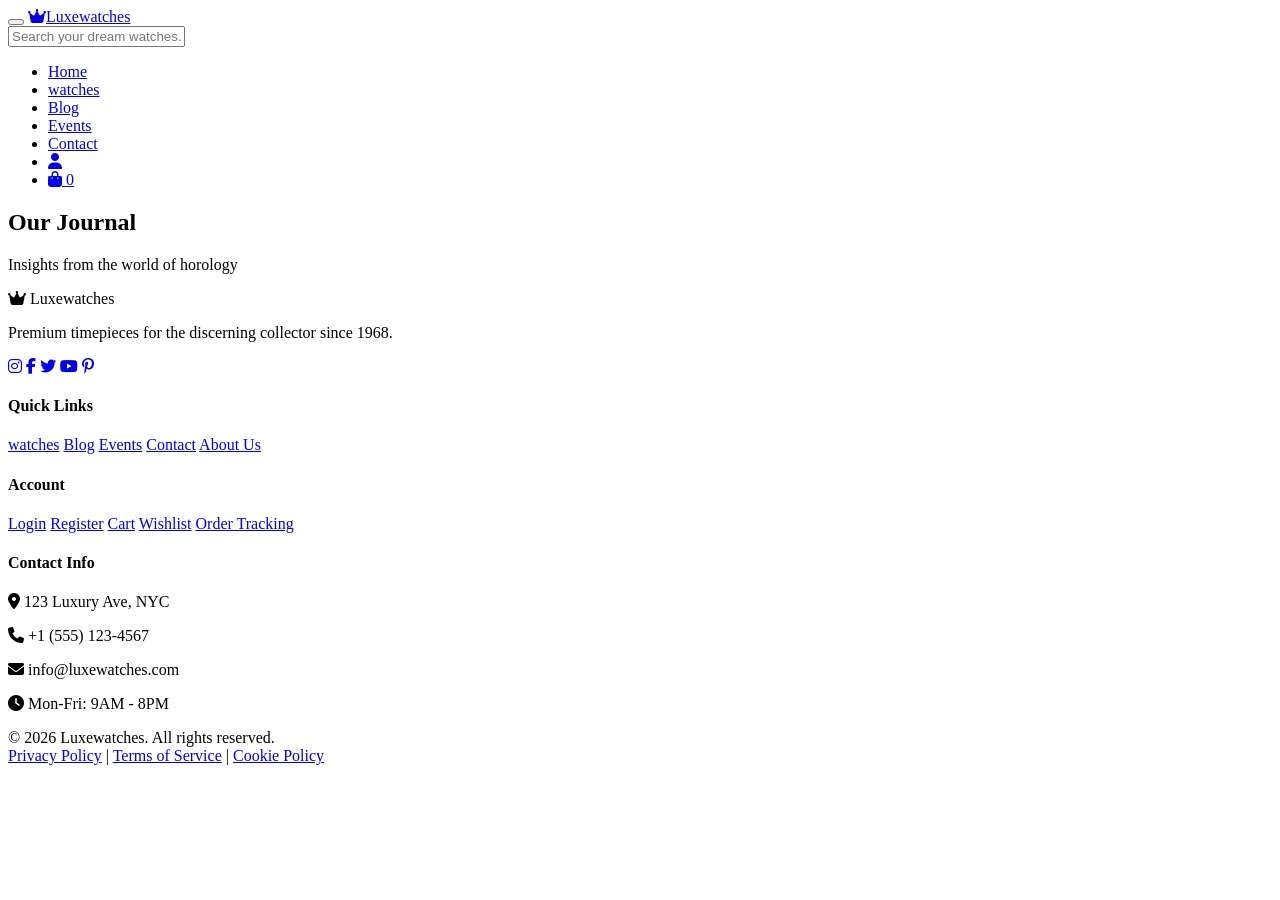
==== blog.html @ 572c9a28 "Upload LuxeWatch website files Initial commit - LuxeWatch luxury watch store website" ====
<!DOCTYPE html>
<html lang="en">
<head>
    <meta charset="UTF-8" />
    <meta name="viewport" content="width=device-width, initial-scale=1.0"/>
    <title>Luxewatches - Blog</title>
    <link rel="stylesheet" href="css/reset.css" />
    <link rel="stylesheet" href="css/styles.css" />
        
    <!-- Favicon -->
    <link rel="icon" type="image/png" sizes="32x32" href="favicon.png">
    <link rel="icon" type="image/png" sizes="16x16" href="favicon.png">
    <link rel="icon" type="image/x-icon" href="favicon.ico">    <link rel="icon" type="image/svg+xml" href="data:image/svg+xml,%3Csvg xmlns='http://www.w3.org/2000/svg' viewBox='0 0 100 100'%3E%3Crect width='100' height='100' rx='20' fill='%23050508'/%3E%3Ctext x='50' y='68' text-anchor='middle' font-size='55' font-family='Arial, sans-serif' fill='%23d4af37' font-weight='bold'%3EL%3C/text%3E%3C/svg%3E">
    <link rel="apple-touch-icon" href="data:image/svg+xml,%3Csvg xmlns='http://www.w3.org/2000/svg' viewBox='0 0 100 100'%3E%3Crect width='100' height='100' rx='20' fill='%23050508'/%3E%3Ctext x='50' y='68' text-anchor='middle' font-size='55' font-family='Arial, sans-serif' fill='%23d4af37' font-weight='bold'%3EL%3C/text%3E%3C/svg%3E">
    <link rel="stylesheet" href="https://cdnjs.cloudflare.com/ajax/libs/font-awesome/6.4.0/css/all.min.css" />
    <link href="https://fonts.googleapis.com/css2?family=Playfair+Display:wght@400;500;600;700;800;900&family=Inter:wght@200;300;400;500;600;700&display=swap" rel="stylesheet">
</head>
<body>
    <header>
        <div class="container header-inner">
            <button class="hamburger" aria-label="Menu">
                <span></span><span></span><span></span>
            </button>
            <a href="home.html" class="logo"><i class="fas fa-crown"></i>Luxe<span>watches</span></a>
            
            <div class="search-container">
                <input type="text" id="searchInput" placeholder="Search your dream watches..." />
                <div class="search-results" id="searchResults"></div>
            </div>
            
            <ul class="nav-links">
                <li><a href="home.html">Home</a></li>
                <li><a href="product-list.html">watches</a></li>
                <li><a href="blog.html" class="active">Blog</a></li>
                <li><a href="events.html">Events</a></li>
                <li><a href="contact.html">Contact</a></li>
                <li><a href="login.html"><i class="fas fa-user"></i></a></li>
                <li>
                    <a href="cart.html" class="cart-icon">
                        <i class="fas fa-shopping-bag"></i>
                        <span class="cart-badge">0</span>
                    </a>
                </li>
            </ul>
        </div>
    </header>

    <section class="container mt-3 mb-3">
        <h1 class="section-title">Our <span class="gold">Journal</span></h1>
        <p class="section-subtitle">Insights from the world of horology</p>
        <div class="blog-grid" id="blogGrid"></div>
    </section>

  <!-- Footer -->
<footer>
    <div class="container">
        <div class="footer-grid">
            <!-- Brand Column -->
            <div class="footer-brand">
                <div class="footer-logo">
                    <i class="fas fa-crown"></i> Luxewatches
                </div>
                <p>Premium timepieces for the discerning collector since 1968.</p>
                <div class="footer-social">
                    <a href="#"><i class="fab fa-instagram"></i></a>
                    <a href="#"><i class="fab fa-facebook-f"></i></a>
                    <a href="#"><i class="fab fa-twitter"></i></a>
                    <a href="#"><i class="fab fa-youtube"></i></a>
                    <a href="#"><i class="fab fa-pinterest-p"></i></a>
                </div>
            </div>

            <!-- Quick Links -->
            <div class="footer-links-wrapper">
                <div class="footer-links">
                    <h4>Quick Links</h4>
                    <a href="product-list.html">watches</a>
                    <a href="blog.html">Blog</a>
                    <a href="events.html">Events</a>
                    <a href="contact.html">Contact</a>
                    <a href="#">About Us</a>
                </div>
            </div>

            <!-- Account -->
            <div class="footer-account">
                <h4>Account</h4>
                <a href="login.html">Login</a>
                <a href="register.html">Register</a>
                <a href="cart.html">Cart</a>
                <a href="#">Wishlist</a>
                <a href="#">Order Tracking</a>
            </div>

            <!-- Contact Info -->
            <div class="footer-contact">
                <h4>Contact Info</h4>
                <p><i class="fas fa-map-marker-alt"></i> 123 Luxury Ave, NYC</p>
                <p><i class="fas fa-phone"></i> +1 (555) 123-4567</p>
                <p><i class="fas fa-envelope"></i> info@luxewatches.com</p>
                <p><i class="fas fa-clock"></i> Mon-Fri: 9AM - 8PM</p>
            </div>
        </div>

        <!-- Footer Bottom -->
        <div class="footer-bottom">
            <span>&copy; 2026 Luxewatches. All rights reserved.</span>
            <div class="footer-bottom-links">
                <a href="#">Privacy Policy</a>
                <span class="separator">|</span>
                <a href="#">Terms of Service</a>
                <span class="separator">|</span>
                <a href="#">Cookie Policy</a>
            </div>
        </div>
    </div>
</footer>

    <script src="js/data.js"></script>
    <script src="js/main.js"></script>
</body>
</html>
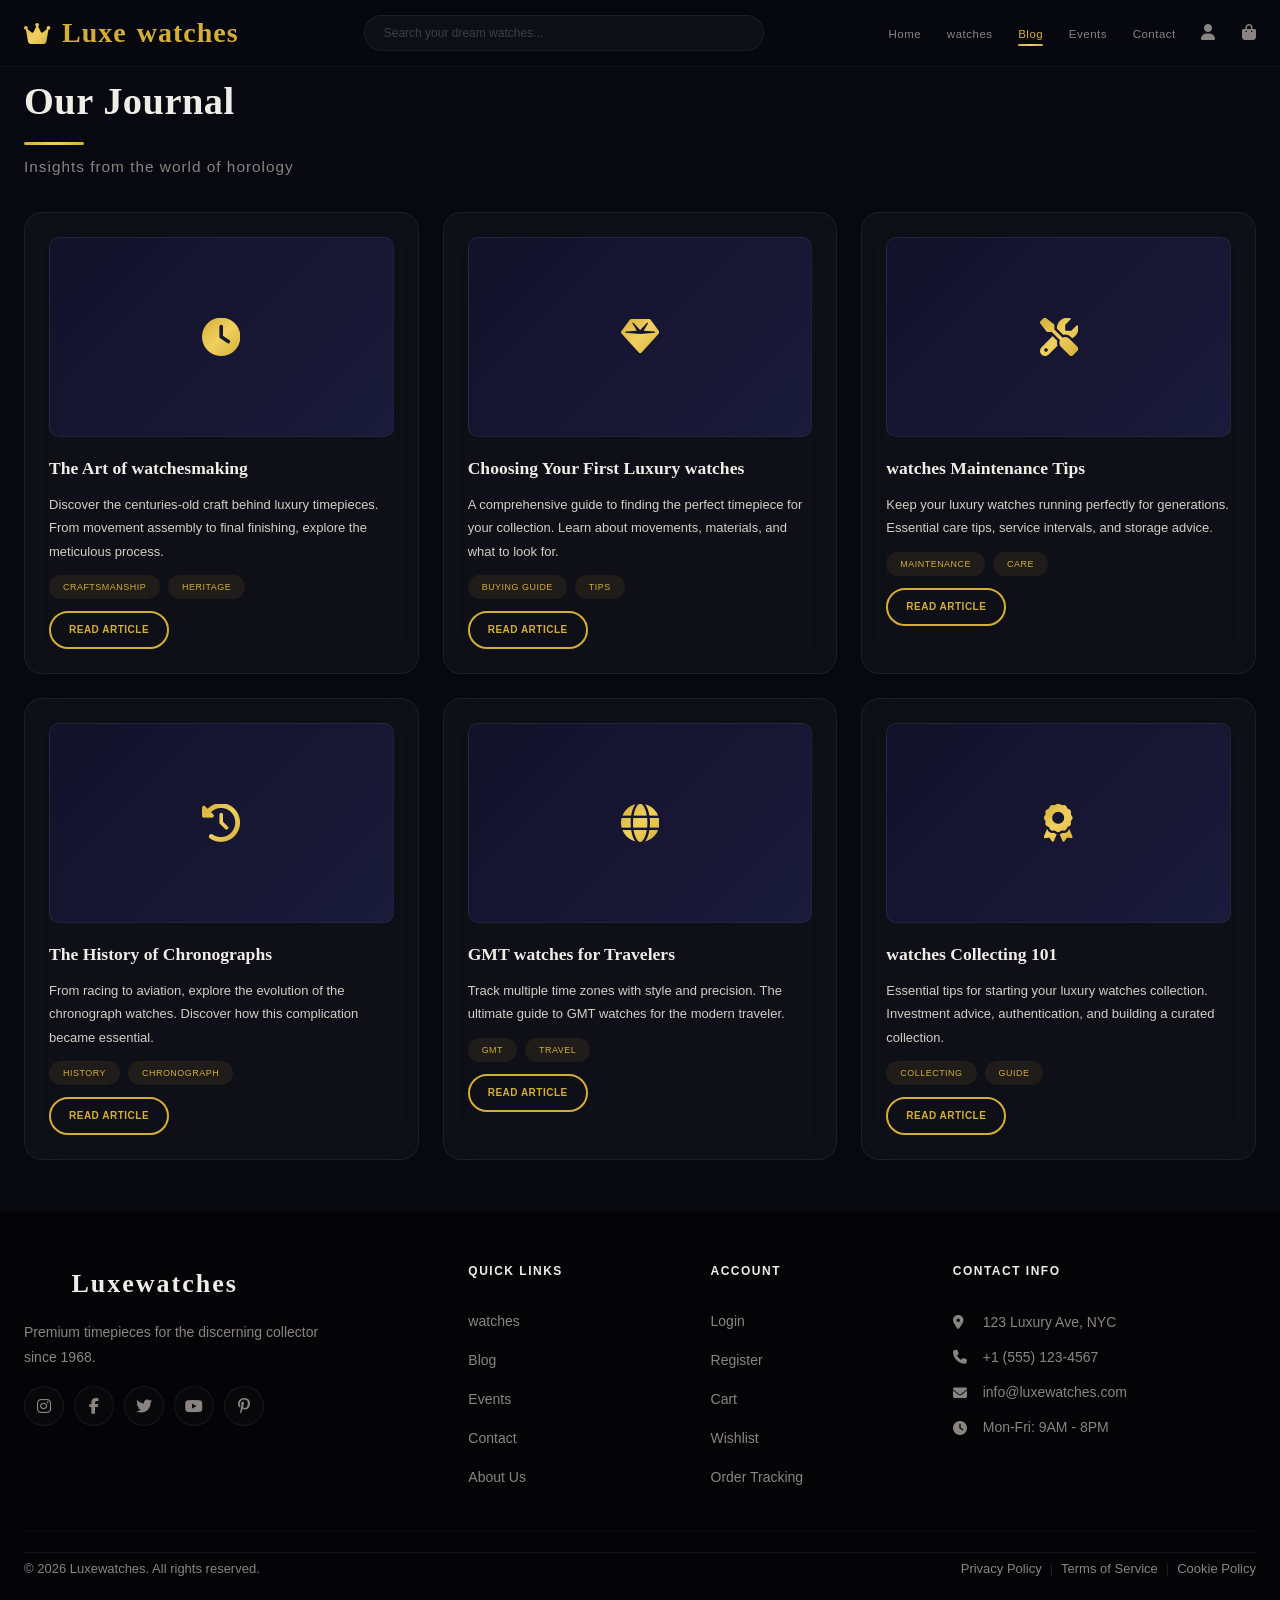
==== commit a22ea471: "Update blog.html" ====
--- a/blog.html
+++ b/blog.html
@@ -4,8 +4,8 @@
     <meta charset="UTF-8" />
     <meta name="viewport" content="width=device-width, initial-scale=1.0"/>
     <title>Luxewatches - Blog</title>
-    <link rel="stylesheet" href="css/reset.css" />
-    <link rel="stylesheet" href="css/styles.css" />
+    <link rel="stylesheet" href="reset.css" />
+    <link rel="stylesheet" href="styles.css" />
         
     <!-- Favicon -->
     <link rel="icon" type="image/png" sizes="32x32" href="favicon.png">
@@ -116,7 +116,7 @@
     </div>
 </footer>
 
-    <script src="js/data.js"></script>
-    <script src="js/main.js"></script>
+    <script src="data.js"></script>
+    <script src="main.js"></script>
 </body>
-</html>+</html>
--- a/styles.css
+++ b/styles.css
@@ -0,0 +1,3177 @@
+/* ===== GOOGLE FONTS ===== */
+@import url('https://fonts.googleapis.com/css2?family=Playfair+Display:wght@400;500;600;700;800&family=Inter:wght@300;400;500;600;700&display=swap');
+
+/* ===== CSS VARIABLES ===== */
+:root {
+    --primary: #d4af37;
+    --primary-light: #f0d060;
+    --primary-dark: #b8952e;
+    --primary-gradient: linear-gradient(135deg, #d4af37, #f0d060, #d4af37);
+    
+    --bg-primary: #080810;
+    --bg-secondary: #0d0d1a;
+    --bg-card: rgba(255, 255, 255, 0.03);
+    --bg-card-hover: rgba(255, 255, 255, 0.06);
+    
+    --text-primary: #f0ece6;
+    --text-secondary: #d4cec4;
+    --text-muted: #8a8480;
+    --text-dark: #0a0a1a;
+    
+    --glass-border: rgba(255, 255, 255, 0.06);
+    --glass-border-hover: rgba(212, 175, 55, 0.2);
+    --glass-blur: blur(20px);
+    
+    --shadow-sm: 0 4px 30px rgba(0, 0, 0, 0.4);
+    --shadow-md: 0 8px 50px rgba(0, 0, 0, 0.5);
+    --shadow-lg: 0 20px 80px rgba(0, 0, 0, 0.6);
+    --shadow-gold: 0 8px 40px rgba(212, 175, 55, 0.15);
+    --shadow-gold-lg: 0 16px 60px rgba(212, 175, 55, 0.2);
+    
+    --transition: all 0.3s cubic-bezier(0.4, 0, 0.2, 1);
+    
+    --radius-sm: 10px;
+    --radius-md: 18px;
+    --radius-lg: 24px;
+    --radius-xl: 32px;
+    --radius-full: 9999px;
+    
+    --container-max: 1280px;
+    --sidebar-width: 300px;
+}
+
+/* ===== BASE ===== */
+body {
+    font-family: 'Inter', sans-serif;
+    font-size: 16px;
+    line-height: 1.8;
+    background: var(--bg-primary);
+    color: var(--text-primary);
+    overflow-x: hidden;
+    font-weight: 300;
+}
+
+.container {
+    max-width: var(--container-max);
+    margin: 0 auto;
+    padding: 0 24px;
+}
+
+/* ===== TYPOGRAPHY ===== */
+h1, h2, h3, h4, h5 {
+    font-family: 'Playfair Display', serif;
+    font-weight: 600;
+}
+
+.section-title {
+    font-family: 'Playfair Display', serif;
+    font-size: clamp(1.6rem, 3vw, 2.8rem);
+    font-weight: 700;
+    letter-spacing: 0.5px;
+    margin-bottom: 8px;
+    position: relative;
+    display: inline-block;
+    color: var(--text-primary);
+}
+
+.section-title::after {
+    content: '';
+    position: absolute;
+    bottom: -8px;
+    left: 0;
+    width: clamp(40px, 5vw, 60px);
+    height: 3px;
+    background: var(--primary-gradient);
+    border-radius: 4px;
+}
+
+.section-subtitle {
+    font-size: clamp(0.85rem, 1.2vw, 1rem);
+    color: var(--text-muted);
+    margin-top: 0.5rem;
+    margin-bottom: 2rem;
+    font-weight: 300;
+    letter-spacing: 1px;
+}
+
+/* ===== GLASS CARDS ===== */
+.glass-card {
+    background: var(--bg-card);
+    backdrop-filter: var(--glass-blur);
+    -webkit-backdrop-filter: var(--glass-blur);
+    border: 1px solid var(--glass-border);
+    border-radius: var(--radius-lg);
+    padding: clamp(16px, 2.5vw, 28px);
+    box-shadow: var(--shadow-sm);
+    transition: var(--transition);
+}
+
+.glass-card:hover {
+    transform: translateY(-6px);
+    box-shadow: var(--shadow-gold-lg);
+    border-color: var(--glass-border-hover);
+    background: var(--bg-card-hover);
+}
+
+/* ===== BUTTONS ===== */
+.btn {
+    display: inline-flex;
+    align-items: center;
+    justify-content: center;
+    gap: 10px;
+    padding: clamp(10px, 1vw, 12px) clamp(18px, 2vw, 30px);
+    border: none;
+    border-radius: var(--radius-full);
+    font-family: 'Inter', sans-serif;
+    font-weight: 600;
+    font-size: clamp(10px, 0.8vw, 13px);
+    cursor: pointer;
+    transition: var(--transition);
+    text-align: center;
+    letter-spacing: 0.5px;
+    text-transform: uppercase;
+}
+
+.btn-primary {
+    background: var(--primary-gradient);
+    color: var(--text-dark);
+    box-shadow: 0 4px 25px rgba(212, 175, 55, 0.3);
+}
+
+.btn-primary:hover {
+    background: var(--primary-gradient);
+    color: var(--text-dark) !important;
+    transform: translateY(-3px) scale(1.02);
+    box-shadow: 0 8px 40px rgba(212, 175, 55, 0.4);
+}
+
+.btn-primary:active {
+    transform: scale(0.95);
+}
+
+.btn-outline {
+    background: transparent;
+    border: 2px solid var(--primary);
+    color: var(--primary);
+}
+
+.btn-outline:hover {
+    background: var(--primary-gradient);
+    color: var(--text-dark) !important;
+    border-color: transparent;
+    transform: translateY(-3px);
+    box-shadow: 0 8px 35px rgba(212, 175, 55, 0.25);
+}
+
+.btn-gold {
+    background: var(--primary-gradient);
+    color: var(--text-dark);
+    box-shadow: 0 4px 25px rgba(212, 175, 55, 0.3);
+}
+
+.btn-gold:hover {
+    background: var(--primary-gradient);
+    color: var(--text-dark) !important;
+    transform: translateY(-3px);
+    box-shadow: 0 8px 40px rgba(212, 175, 55, 0.4);
+}
+
+.btn-danger {
+    background: linear-gradient(135deg, #e74c3c, #c0392b);
+    color: #fff;
+}
+
+.btn-danger:hover {
+    background: linear-gradient(135deg, #e74c3c, #c0392b);
+    color: #fff !important;
+    transform: translateY(-3px);
+    box-shadow: 0 8px 30px rgba(231, 76, 60, 0.3);
+}
+
+.btn-sm {
+    padding: 8px 18px;
+    font-size: 10px;
+}
+
+.btn-block {
+    width: 100%;
+}
+
+.btn:disabled {
+    opacity: 0.4;
+    cursor: not-allowed;
+    transform: none !important;
+}
+
+.btn-primary, .btn-gold {
+    color: var(--text-dark) !important;
+}
+
+.btn-primary:hover, .btn-gold:hover {
+    color: var(--text-dark) !important;
+}
+
+/* ===== HEADER ===== */
+header {
+    background: rgba(8, 8, 16, 0.92);
+    backdrop-filter: blur(30px);
+    -webkit-backdrop-filter: blur(30px);
+    border-bottom: 1px solid rgba(212, 175, 55, 0.06);
+    position: sticky;
+    top: 0;
+    z-index: 1000;
+    padding: 8px 0;
+}
+
+.header-inner {
+    display: flex;
+    align-items: center;
+    justify-content: space-between;
+    flex-wrap: wrap;
+    gap: 10px;
+}
+
+.logo {
+    font-family: 'Playfair Display', serif;
+    font-size: clamp(20px, 2.5vw, 28px);
+    font-weight: 700;
+    letter-spacing: 1px;
+    color: var(--primary);
+    display: flex;
+    align-items: center;
+    gap: 10px;
+}
+
+.logo i {
+    font-size: clamp(18px, 2vw, 24px);
+    background: var(--primary-gradient);
+    -webkit-background-clip: text;
+    -webkit-text-fill-color: transparent;
+}
+
+.logo:hover {
+    opacity: 0.8;
+}
+
+/* ===== SEARCH ===== */
+.search-container {
+    position: relative;
+    flex: 1;
+    max-width: 400px;
+}
+
+.search-container input {
+    width: 100%;
+    padding: clamp(8px, 0.8vw, 10px) clamp(14px, 1.5vw, 20px);
+    border-radius: var(--radius-full);
+    border: 1px solid var(--glass-border);
+    background: rgba(255, 255, 255, 0.03);
+    color: var(--text-primary);
+    font-size: clamp(12px, 0.9vw, 14px);
+    transition: var(--transition);
+    font-weight: 300;
+}
+
+.search-container input:focus {
+    outline: none;
+    border-color: var(--primary);
+    box-shadow: 0 0 0 4px rgba(212, 175, 55, 0.06);
+}
+
+.search-container input::placeholder {
+    color: rgba(255, 255, 255, 0.2);
+}
+
+.search-results {
+    display: none;
+    position: absolute;
+    top: calc(100% + 10px);
+    left: 0;
+    right: 0;
+    background: rgba(8, 8, 16, 0.98);
+    backdrop-filter: blur(30px);
+    border: 1px solid var(--glass-border);
+    border-radius: var(--radius-md);
+    padding: 10px;
+    z-index: 100;
+    max-height: 320px;
+    overflow-y: auto;
+    box-shadow: var(--shadow-lg);
+}
+
+.search-results .search-result-item {
+    display: flex;
+    align-items: center;
+    gap: 14px;
+    padding: 10px 14px;
+    border-radius: var(--radius-sm);
+    color: var(--text-primary);
+    transition: var(--transition);
+}
+
+.search-results .search-result-item:hover {
+    background: rgba(212, 175, 55, 0.06);
+}
+
+.search-results .search-result-item img {
+    width: 44px;
+    height: 44px;
+    object-fit: cover;
+    border-radius: 8px;
+}
+
+/* ===== NAVIGATION ===== */
+.nav-links {
+    display: flex;
+    align-items: center;
+    gap: clamp(16px, 2vw, 28px);
+}
+
+.nav-links a {
+    color: var(--text-muted);
+    font-size: clamp(11px, 0.9vw, 13px);
+    position: relative;
+    padding: 4px 0;
+    letter-spacing: 0.5px;
+    transition: var(--transition);
+}
+
+.nav-links a::after {
+    content: '';
+    position: absolute;
+    bottom: -2px;
+    left: 0;
+    width: 0;
+    height: 2px;
+    background: var(--primary-gradient);
+    transition: width 0.3s ease;
+    border-radius: 2px;
+}
+
+.nav-links a:hover::after,
+.nav-links a.active::after {
+    width: 100%;
+}
+
+.nav-links a:hover {
+    color: var(--text-primary);
+}
+
+.nav-links a.active {
+    color: var(--primary);
+}
+
+.nav-links a i {
+    font-size: 16px;
+}
+
+.cart-icon {
+    position: relative;
+    font-size: 18px;
+}
+
+.cart-badge {
+    position: absolute;
+    top: -8px;
+    right: -10px;
+    background: var(--primary-gradient);
+    color: var(--text-dark);
+    border-radius: 50%;
+    padding: 1px 7px;
+    font-size: 10px;
+    font-weight: 700;
+    min-width: 18px;
+    text-align: center;
+}
+
+.hamburger {
+    display: none;
+    flex-direction: column;
+    gap: 5px;
+    cursor: pointer;
+    padding: 4px;
+    background: none;
+    border: none;
+}
+
+.hamburger span {
+    display: block;
+    width: 28px;
+    height: 2px;
+    background: var(--text-primary);
+    border-radius: 4px;
+    transition: var(--transition);
+}
+
+.hamburger.active span:nth-child(1) {
+    transform: rotate(45deg) translate(6px, 6px);
+}
+
+.hamburger.active span:nth-child(2) {
+    opacity: 0;
+}
+
+.hamburger.active span:nth-child(3) {
+    transform: rotate(-45deg) translate(6px, -6px);
+}
+
+/* ===== SIDEBAR ===== */
+.sidebar-overlay {
+    display: none;
+    position: fixed;
+    top: 0;
+    left: 0;
+    right: 0;
+    bottom: 0;
+    background: rgba(0, 0, 0, 0.7);
+    backdrop-filter: blur(6px);
+    z-index: 999;
+    opacity: 0;
+    transition: opacity 0.4s ease;
+}
+
+.sidebar-overlay.active {
+    display: block;
+    opacity: 1;
+}
+
+.sidebar {
+    position: fixed;
+    top: 0;
+    left: -100%;
+    width: var(--sidebar-width);
+    max-width: 85vw;
+    height: 100vh;
+    background: rgba(8, 8, 16, 0.98);
+    backdrop-filter: blur(40px);
+    -webkit-backdrop-filter: blur(40px);
+    border-right: 1px solid rgba(212, 175, 55, 0.06);
+    z-index: 1001;
+    transition: left 0.4s cubic-bezier(0.4, 0, 0.2, 1);
+    padding: 28px 24px;
+    overflow-y: auto;
+    display: flex;
+    flex-direction: column;
+}
+
+.sidebar.open {
+    left: 0;
+}
+
+.sidebar-header {
+    display: flex;
+    align-items: center;
+    justify-content: space-between;
+    padding-bottom: 20px;
+    border-bottom: 1px solid var(--glass-border);
+    margin-bottom: 24px;
+}
+
+.sidebar-logo {
+    font-family: 'Playfair Display', serif;
+    font-size: 24px;
+    font-weight: 700;
+    color: var(--primary);
+    display: flex;
+    align-items: center;
+    gap: 10px;
+}
+
+.sidebar-logo i {
+    font-size: 22px;
+    background: var(--primary-gradient);
+    -webkit-background-clip: text;
+    -webkit-text-fill-color: transparent;
+}
+
+.sidebar-close {
+    font-size: 24px;
+    color: var(--text-muted);
+    background: none;
+    border: none;
+    cursor: pointer;
+    padding: 4px 8px;
+    transition: var(--transition);
+}
+
+.sidebar-close:hover {
+    color: var(--text-primary);
+    transform: rotate(90deg);
+}
+
+.sidebar-nav a {
+    display: flex;
+    align-items: center;
+    gap: 14px;
+    padding: 14px 18px;
+    color: var(--text-muted);
+    font-size: 14px;
+    font-weight: 400;
+    border-radius: var(--radius-sm);
+    transition: var(--transition);
+    margin-bottom: 4px;
+}
+
+.sidebar-nav a i {
+    width: 22px;
+    font-size: 18px;
+    text-align: center;
+}
+
+.sidebar-nav a:hover {
+    color: var(--text-primary);
+    background: rgba(255, 255, 255, 0.03);
+}
+
+.sidebar-nav a.active {
+    color: var(--primary);
+    background: rgba(212, 175, 55, 0.06);
+}
+
+.sidebar-footer {
+    padding-top: 20px;
+    border-top: 1px solid var(--glass-border);
+    margin-top: auto;
+}
+
+.sidebar-footer .social-links {
+    display: flex;
+    gap: 16px;
+    justify-content: center;
+}
+
+.sidebar-footer .social-links a {
+    color: var(--text-muted);
+    font-size: 22px;
+    transition: var(--transition);
+}
+
+.sidebar-footer .social-links a:hover {
+    color: var(--primary);
+    transform: translateY(-3px);
+}
+
+/* ===== HERO SLIDER ===== */
+.hero-slider {
+    position: relative;
+    overflow: hidden;
+    min-height: 80vh;
+    background: radial-gradient(ellipse at 30% 40%, #12122a, var(--bg-primary) 70%);
+}
+
+.slider-container {
+    position: relative;
+    width: 100%;
+    height: 100%;
+    min-height: 80vh;
+    overflow: hidden;
+}
+
+.slider-track {
+    display: flex;
+    transition: transform 0.8s cubic-bezier(0.4, 0, 0.2, 1);
+    height: 100%;
+    min-height: 80vh;
+}
+
+.slide {
+    min-width: 100%;
+    display: flex;
+    align-items: center;
+    justify-content: center;
+    text-align: center;
+    padding: 60px 20px;
+    position: relative;
+}
+
+.slide::before {
+    content: '';
+    position: absolute;
+    width: 600px;
+    height: 600px;
+    background: radial-gradient(circle, rgba(212, 175, 55, 0.06), transparent 70%);
+    top: -200px;
+    right: -200px;
+    border-radius: 50%;
+    animation: pulseGlow 10s ease-in-out infinite;
+}
+
+.slide::after {
+    content: '';
+    position: absolute;
+    width: 400px;
+    height: 400px;
+    background: radial-gradient(circle, rgba(212, 175, 55, 0.04), transparent 70%);
+    bottom: -150px;
+    left: -150px;
+    border-radius: 50%;
+    animation: pulseGlow 12s ease-in-out infinite reverse;
+}
+
+@keyframes pulseGlow {
+    0%, 100% { transform: scale(1); opacity: 0.5; }
+    50% { transform: scale(1.1); opacity: 1; }
+}
+
+.slide-content {
+    position: relative;
+    z-index: 2;
+    max-width: 850px;
+    padding: 0 20px;
+}
+
+.slide-content h1 {
+    font-family: 'Playfair Display', serif;
+    font-size: clamp(2.5rem, 7vw, 5rem);
+    font-weight: 700;
+    letter-spacing: 1px;
+    margin-bottom: 16px;
+    color: var(--text-primary);
+    animation: fadeInUp 1.2s ease;
+}
+
+.slide-content h1 .highlight {
+    background: var(--primary-gradient);
+    -webkit-background-clip: text;
+    -webkit-text-fill-color: transparent;
+}
+
+.slide-content p {
+    font-size: clamp(1rem, 1.5vw, 1.3rem);
+    color: var(--text-secondary);
+    max-width: 600px;
+    margin: 12px auto 32px;
+    font-weight: 300;
+    animation: fadeInUp 1.2s ease 0.2s both;
+}
+
+.slide-content .btn {
+    animation: fadeInUp 1.2s ease 0.4s both;
+    padding: clamp(12px, 1.5vw, 14px) clamp(28px, 4vw, 44px);
+}
+
+@keyframes fadeInUp {
+    from { opacity: 0; transform: translateY(40px); }
+    to { opacity: 1; transform: translateY(0); }
+}
+
+.slider-btn {
+    position: absolute;
+    top: 50%;
+    transform: translateY(-50%);
+    width: 50px;
+    height: 50px;
+    border-radius: 50%;
+    background: rgba(255, 255, 255, 0.05);
+    backdrop-filter: blur(10px);
+    border: 1px solid var(--glass-border);
+    color: var(--text-primary);
+    font-size: 20px;
+    cursor: pointer;
+    transition: var(--transition);
+    z-index: 10;
+    display: flex;
+    align-items: center;
+    justify-content: center;
+}
+
+.slider-btn:hover {
+    background: rgba(212, 175, 55, 0.15);
+    border-color: var(--primary);
+    transform: translateY(-50%) scale(1.1);
+}
+
+.slider-btn.prev {
+    left: 20px;
+}
+
+.slider-btn.next {
+    right: 20px;
+}
+
+.slider-dots {
+    position: absolute;
+    bottom: 30px;
+    left: 50%;
+    transform: translateX(-50%);
+    display: flex;
+    gap: 12px;
+    z-index: 10;
+}
+
+.slider-dots .dot {
+    width: 12px;
+    height: 12px;
+    border-radius: 50%;
+    background: rgba(255, 255, 255, 0.2);
+    cursor: pointer;
+    transition: var(--transition);
+    border: 2px solid transparent;
+}
+
+.slider-dots .dot.active {
+    background: var(--primary);
+    border-color: rgba(212, 175, 55, 0.3);
+    box-shadow: 0 0 20px rgba(212, 175, 55, 0.3);
+    transform: scale(1.2);
+}
+
+.slider-dots .dot:hover {
+    background: rgba(212, 175, 55, 0.5);
+}
+
+/* ===== FEATURES ===== */
+.features-grid {
+    display: grid;
+    grid-template-columns: repeat(auto-fit, minmax(clamp(150px, 20vw, 250px), 1fr));
+    gap: clamp(16px, 2vw, 24px);
+}
+
+.feature-card {
+    text-align: center;
+    padding: clamp(20px, 2vw, 28px) clamp(16px, 1.5vw, 20px);
+    border-radius: var(--radius-md);
+    background: var(--bg-card);
+    backdrop-filter: blur(12px);
+    border: 1px solid var(--glass-border);
+    transition: var(--transition);
+}
+
+.feature-card:hover {
+    transform: translateY(-4px);
+    box-shadow: var(--shadow-gold);
+    border-color: var(--glass-border-hover);
+}
+
+.feature-card i {
+    font-size: clamp(2rem, 2.5vw, 2.5rem);
+    background: var(--primary-gradient);
+    -webkit-background-clip: text;
+    -webkit-text-fill-color: transparent;
+    margin-bottom: 12px;
+    display: block;
+}
+
+.feature-card h4 {
+    font-family: 'Inter', sans-serif;
+    font-size: clamp(13px, 1vw, 15px);
+    font-weight: 600;
+    margin-bottom: 4px;
+}
+
+.feature-card p {
+    color: var(--text-muted);
+    font-size: clamp(12px, 0.8vw, 13px);
+    font-weight: 300;
+}
+
+/* ===== PRODUCT GRID ===== */
+.product-grid {
+    display: grid;
+    grid-template-columns: repeat(auto-fill, minmax(clamp(160px, 22vw, 280px), 1fr));
+    gap: clamp(16px, 2vw, 24px);
+    margin: 24px 0;
+}
+
+.product-card {
+    background: var(--bg-card);
+    backdrop-filter: blur(16px);
+    -webkit-backdrop-filter: blur(16px);
+    border: 1px solid var(--glass-border);
+    border-radius: var(--radius-md);
+    padding: clamp(14px, 1.5vw, 20px);
+    text-align: center;
+    transition: var(--transition);
+    cursor: pointer;
+    position: relative;
+}
+
+.product-card:hover {
+    transform: translateY(-8px);
+    box-shadow: var(--shadow-gold-lg);
+    border-color: var(--glass-border-hover);
+    background: var(--bg-card-hover);
+}
+
+.product-card img {
+    width: 100%;
+    height: clamp(140px, 20vw, 250px);
+    object-fit: cover;
+    border-radius: var(--radius-sm);
+    background: var(--bg-secondary);
+    margin-bottom: 12px;
+    transition: var(--transition);
+}
+
+.product-card:hover img {
+    transform: scale(1.03);
+}
+
+.product-card .badge {
+    position: absolute;
+    top: clamp(10px, 1.2vw, 16px);
+    right: clamp(10px, 1.2vw, 16px);
+    background: var(--primary-gradient);
+    color: var(--text-dark);
+    padding: clamp(2px, 0.4vw, 4px) clamp(8px, 1vw, 14px);
+    border-radius: var(--radius-full);
+    font-size: clamp(8px, 0.7vw, 10px);
+    font-weight: 700;
+    z-index: 2;
+    letter-spacing: 0.5px;
+    text-transform: uppercase;
+}
+
+.product-card .wishlist-btn {
+    position: absolute;
+    top: clamp(10px, 1.2vw, 16px);
+    left: clamp(10px, 1.2vw, 16px);
+    background: rgba(8, 8, 16, 0.6);
+    backdrop-filter: blur(8px);
+    border: 1px solid var(--glass-border);
+    border-radius: 50%;
+    width: clamp(30px, 3vw, 38px);
+    height: clamp(30px, 3vw, 38px);
+    display: flex;
+    align-items: center;
+    justify-content: center;
+    color: var(--text-primary);
+    font-size: clamp(12px, 1.2vw, 16px);
+    transition: var(--transition);
+    z-index: 2;
+}
+
+.product-card .wishlist-btn:hover {
+    background: rgba(212, 175, 55, 0.15);
+    border-color: var(--primary);
+}
+
+.product-card .wishlist-btn.active {
+    color: #e74c3c;
+}
+
+.product-card h3 {
+    font-family: 'Playfair Display', serif;
+    font-size: clamp(1rem, 1.2vw, 1.3rem);
+    font-weight: 600;
+    margin-bottom: 2px;
+}
+
+.product-card .brand {
+    color: var(--text-muted);
+    font-size: clamp(11px, 0.8vw, 13px);
+    font-weight: 300;
+}
+
+.product-card .price {
+    font-family: 'Playfair Display', serif;
+    font-size: clamp(1.1rem, 1.4vw, 1.6rem);
+    color: var(--primary);
+    font-weight: 700;
+    margin: 6px 0;
+}
+
+.product-card .stock-status {
+    font-size: clamp(10px, 0.7vw, 12px);
+    margin-bottom: 8px;
+    font-weight: 400;
+}
+
+.product-card .stock-status.in-stock {
+    color: #4caf50;
+}
+
+.product-card .stock-status.out-of-stock {
+    color: #e74c3c;
+}
+
+.product-card .btn {
+    margin-top: 6px;
+    width: 100%;
+}
+
+/* ===== CATEGORIES ===== */
+.category-grid {
+    display: grid;
+    grid-template-columns: repeat(auto-fit, minmax(clamp(140px, 18vw, 220px), 1fr));
+    gap: clamp(16px, 2vw, 24px);
+}
+
+.category-card {
+    text-align: center;
+    padding: clamp(20px, 2vw, 28px) clamp(16px, 1.5vw, 20px);
+    border-radius: var(--radius-md);
+    background: var(--bg-card);
+    backdrop-filter: blur(12px);
+    border: 1px solid var(--glass-border);
+    transition: var(--transition);
+    cursor: pointer;
+}
+
+.category-card:hover {
+    transform: translateY(-6px);
+    box-shadow: var(--shadow-gold);
+    border-color: var(--glass-border-hover);
+    background: var(--bg-card-hover);
+}
+
+.category-card i {
+    font-size: clamp(2rem, 2.5vw, 2.5rem);
+    background: var(--primary-gradient);
+    -webkit-background-clip: text;
+    -webkit-text-fill-color: transparent;
+    margin-bottom: 12px;
+    display: block;
+}
+
+.category-card h4 {
+    font-family: 'Inter', sans-serif;
+    font-size: clamp(12px, 1vw, 14px);
+    font-weight: 600;
+    margin-bottom: 2px;
+}
+
+.category-card p {
+    color: var(--text-muted);
+    font-size: clamp(11px, 0.7vw, 12px);
+    font-weight: 300;
+}
+
+/* ===== ABOUT ===== */
+.about-section {
+    display: grid;
+    grid-template-columns: 1fr 1fr;
+    gap: clamp(24px, 4vw, 40px);
+    align-items: center;
+    padding: clamp(20px, 3vw, 40px);
+    border-radius: var(--radius-lg);
+    background: var(--bg-card);
+    backdrop-filter: blur(12px);
+    border: 1px solid var(--glass-border);
+}
+
+.about-section h2 {
+    font-family: 'Playfair Display', serif;
+    font-size: clamp(1.8rem, 3vw, 2.8rem);
+    font-weight: 700;
+    margin-bottom: 16px;
+}
+
+.about-section h2 span {
+    background: var(--primary-gradient);
+    -webkit-background-clip: text;
+    -webkit-text-fill-color: transparent;
+}
+
+.about-section p {
+    color: var(--text-secondary);
+    line-height: 2;
+    font-weight: 300;
+    font-size: clamp(14px, 1vw, 16px);
+}
+
+.about-image {
+    background: linear-gradient(135deg, #12122a, var(--bg-primary));
+    border-radius: var(--radius-md);
+    padding: 40px;
+    text-align: center;
+    min-height: clamp(200px, 30vw, 280px);
+    display: flex;
+    align-items: center;
+    justify-content: center;
+    border: 1px solid var(--glass-border);
+}
+
+.about-image i {
+    font-size: clamp(4rem, 6vw, 5rem);
+    background: var(--primary-gradient);
+    -webkit-background-clip: text;
+    -webkit-text-fill-color: transparent;
+    opacity: 0.3;
+}
+
+/* ===== TESTIMONIALS ===== */
+.testimonials-grid {
+    display: grid;
+    grid-template-columns: repeat(auto-fit, minmax(clamp(250px, 30vw, 350px), 1fr));
+    gap: clamp(16px, 2vw, 24px);
+}
+
+.testimonial-card {
+    text-align: center;
+    padding: clamp(20px, 2vw, 28px);
+    border-radius: var(--radius-md);
+    background: var(--bg-card);
+    backdrop-filter: blur(12px);
+    border: 1px solid var(--glass-border);
+    transition: var(--transition);
+}
+
+.testimonial-card:hover {
+    transform: translateY(-4px);
+    box-shadow: var(--shadow-gold);
+}
+
+.testimonial-card .stars {
+    display: flex;
+    justify-content: center;
+    gap: 4px;
+    margin-bottom: 12px;
+}
+
+.testimonial-card .stars i {
+    color: var(--primary);
+    font-size: clamp(16px, 1.2vw, 18px);
+}
+
+.testimonial-card p {
+    color: var(--text-secondary);
+    font-style: italic;
+    font-weight: 300;
+    line-height: 1.8;
+    font-size: clamp(14px, 0.9vw, 15px);
+}
+
+.testimonial-card .customer-name {
+    font-family: 'Playfair Display', serif;
+    color: var(--primary);
+    font-weight: 600;
+    margin-top: 12px;
+    font-size: clamp(1.1rem, 1vw, 1.2rem);
+}
+
+.testimonial-card .customer-title {
+    color: var(--text-muted);
+    font-size: clamp(12px, 0.7vw, 13px);
+    font-weight: 300;
+}
+
+/* ===== NEWSLETTER ===== */
+.newsletter-section {
+    max-width: 700px;
+    margin: 0 auto;
+    padding: clamp(24px, 4vw, 40px);
+    text-align: center;
+    border-radius: var(--radius-lg);
+    background: var(--bg-card);
+    backdrop-filter: blur(12px);
+    border: 1px solid var(--glass-border);
+}
+
+.newsletter-section h3 {
+    font-family: 'Playfair Display', serif;
+    font-size: clamp(1.6rem, 2.5vw, 2rem);
+    font-weight: 700;
+    background: var(--primary-gradient);
+    -webkit-background-clip: text;
+    -webkit-text-fill-color: transparent;
+    margin-bottom: 8px;
+}
+
+.newsletter-section p {
+    color: var(--text-muted);
+    margin-bottom: 20px;
+    font-weight: 300;
+    font-size: clamp(14px, 0.9vw, 16px);
+}
+
+.newsletter-form {
+    display: flex;
+    gap: 10px;
+    flex-wrap: wrap;
+    justify-content: center;
+}
+
+.newsletter-form input {
+    flex: 1;
+    min-width: 200px;
+    padding: clamp(10px, 1vw, 12px) clamp(14px, 1.5vw, 20px);
+    border-radius: var(--radius-full);
+    border: 1px solid var(--glass-border);
+    background: rgba(255, 255, 255, 0.02);
+    color: var(--text-primary);
+    font-size: clamp(13px, 0.9vw, 14px);
+    font-weight: 300;
+    transition: var(--transition);
+}
+
+.newsletter-form input:focus {
+    outline: none;
+    border-color: var(--primary);
+    box-shadow: 0 0 0 4px rgba(212, 175, 55, 0.06);
+}
+
+/* ===== FOOTER ===== */
+footer {
+    background: rgba(8, 8, 16, 0.95);
+    border-top: 1px solid var(--glass-border);
+    padding: clamp(24px, 3vw, 40px) 0 clamp(16px, 2vw, 20px);
+    margin-top: clamp(24px, 3vw, 40px);
+}
+
+.footer-grid {
+    display: grid;
+    grid-template-columns: repeat(auto-fit, minmax(clamp(150px, 20vw, 250px), 1fr));
+    gap: clamp(20px, 2.5vw, 30px);
+    margin-bottom: clamp(20px, 2.5vw, 30px);
+}
+
+.footer-grid h4 {
+    font-family: 'Inter', sans-serif;
+    font-size: clamp(12px, 0.9vw, 13px);
+    font-weight: 600;
+    text-transform: uppercase;
+    letter-spacing: 1px;
+    color: var(--primary);
+    margin-bottom: 14px;
+}
+
+.footer-grid a {
+    display: block;
+    color: var(--text-muted);
+    margin-bottom: 6px;
+    font-size: clamp(13px, 0.8vw, 14px);
+    font-weight: 300;
+    transition: var(--transition);
+}
+
+.footer-grid a:hover {
+    color: var(--primary);
+}
+
+.footer-grid .social-links {
+    display: flex;
+    gap: 14px;
+    flex-wrap: wrap;
+}
+
+.footer-grid .social-links a {
+    font-size: clamp(20px, 1.8vw, 22px);
+    margin-bottom: 0;
+}
+
+.footer-grid .social-links a:hover {
+    transform: translateY(-3px);
+}
+
+.footer-bottom {
+    text-align: center;
+    padding-top: 20px;
+    border-top: 1px solid var(--glass-border);
+    color: var(--text-muted);
+    font-size: clamp(12px, 0.8vw, 13px);
+    font-weight: 300;
+}
+
+/* ===== CART PAGE ===== */
+.cart-page {
+    max-width: 1000px;
+    margin: 0 auto;
+}
+
+.cart-header {
+    margin-bottom: 24px;
+}
+
+.cart-container {
+    background: var(--bg-card);
+    backdrop-filter: blur(16px);
+    -webkit-backdrop-filter: blur(16px);
+    border: 1px solid var(--glass-border);
+    border-radius: var(--radius-lg);
+    padding: clamp(16px, 2.5vw, 30px);
+    box-shadow: var(--shadow-sm);
+}
+
+.cart-items {
+    display: flex;
+    flex-direction: column;
+    gap: clamp(10px, 1.5vw, 16px);
+}
+
+.cart-item {
+    display: flex;
+    align-items: center;
+    gap: clamp(12px, 2vw, 24px);
+    padding: clamp(12px, 1.5vw, 20px);
+    background: rgba(255, 255, 255, 0.02);
+    border-radius: var(--radius-md);
+    border: 1px solid var(--glass-border);
+    transition: var(--transition);
+}
+
+.cart-item:hover {
+    border-color: var(--glass-border-hover);
+    background: rgba(255, 255, 255, 0.03);
+}
+
+.cart-item-image {
+    width: clamp(55px, 8vw, 100px);
+    height: clamp(55px, 8vw, 100px);
+    flex-shrink: 0;
+    border-radius: var(--radius-sm);
+    overflow: hidden;
+    border: 1px solid var(--glass-border);
+}
+
+.cart-item-image img {
+    width: 100%;
+    height: 100%;
+    object-fit: cover;
+}
+
+.cart-item-details {
+    flex: 1;
+    min-width: 0;
+}
+
+.cart-item-details .item-name {
+    font-family: 'Playfair Display', serif;
+    font-size: clamp(0.85rem, 1.2vw, 1.2rem);
+    font-weight: 600;
+    color: var(--text-primary);
+    margin-bottom: 2px;
+    white-space: nowrap;
+    overflow: hidden;
+    text-overflow: ellipsis;
+}
+
+.cart-item-details .item-brand {
+    font-size: clamp(10px, 0.8vw, 13px);
+    color: var(--text-muted);
+    font-weight: 300;
+}
+
+.cart-item-details .item-price {
+    font-family: 'Playfair Display', serif;
+    font-size: clamp(0.9rem, 1.2vw, 1.3rem);
+    color: var(--primary);
+    font-weight: 600;
+    margin-top: 2px;
+}
+
+.cart-item-actions {
+    display: flex;
+    align-items: center;
+    gap: clamp(6px, 1vw, 12px);
+    flex-shrink: 0;
+}
+
+.cart-item-actions .qty-btn {
+    width: clamp(26px, 3vw, 36px);
+    height: clamp(26px, 3vw, 36px);
+    padding: 0;
+    display: flex;
+    align-items: center;
+    justify-content: center;
+    border-radius: 50%;
+    font-weight: 600;
+    font-size: clamp(12px, 1.5vw, 18px);
+    border: 1px solid var(--glass-border);
+    background: transparent;
+    color: var(--text-primary);
+    transition: var(--transition);
+    cursor: pointer;
+}
+
+.cart-item-actions .qty-btn:hover {
+    border-color: var(--primary);
+    color: var(--primary);
+    background: rgba(212, 175, 55, 0.05);
+}
+
+.cart-item-actions input[type="number"] {
+    width: clamp(38px, 4vw, 56px);
+    padding: clamp(2px, 0.5vw, 6px) clamp(4px, 0.5vw, 8px);
+    border-radius: 8px;
+    border: 1px solid var(--glass-border);
+    background: rgba(255, 255, 255, 0.03);
+    color: var(--text-primary);
+    text-align: center;
+    font-size: clamp(12px, 1.2vw, 15px);
+    font-weight: 500;
+    transition: var(--transition);
+}
+
+.cart-item-actions input[type="number"]:focus {
+    outline: none;
+    border-color: var(--primary);
+    box-shadow: 0 0 0 3px rgba(212, 175, 55, 0.06);
+}
+
+.cart-item-actions .remove-btn {
+    width: clamp(26px, 3vw, 36px);
+    height: clamp(26px, 3vw, 36px);
+    padding: 0;
+    display: flex;
+    align-items: center;
+    justify-content: center;
+    border-radius: 50%;
+    border: 1px solid rgba(231, 76, 60, 0.15);
+    background: transparent;
+    color: #8b5a5a;
+    transition: var(--transition);
+    cursor: pointer;
+    font-size: clamp(11px, 1vw, 14px);
+}
+
+.cart-item-actions .remove-btn:hover {
+    background: rgba(231, 76, 60, 0.08);
+    border-color: #e74c3c;
+    color: #e74c3c;
+    transform: scale(1.05);
+}
+
+.cart-item-total {
+    font-family: 'Playfair Display', serif;
+    font-size: clamp(0.9rem, 1.2vw, 1.4rem);
+    font-weight: 600;
+    color: var(--primary);
+    min-width: clamp(60px, 8vw, 100px);
+    text-align: right;
+    flex-shrink: 0;
+}
+
+.cart-summary {
+    margin-top: clamp(16px, 2vw, 24px);
+    padding-top: clamp(16px, 2vw, 24px);
+    border-top: 2px solid var(--glass-border);
+}
+
+.cart-summary-row {
+    display: flex;
+    justify-content: space-between;
+    padding: clamp(4px, 0.5vw, 8px) 0;
+    font-size: clamp(12px, 1vw, 15px);
+    color: var(--text-secondary);
+}
+
+.cart-summary-row.total {
+    font-family: 'Playfair Display', serif;
+    font-size: clamp(1.1rem, 1.8vw, 1.6rem);
+    font-weight: 700;
+    color: var(--primary);
+    padding-top: clamp(8px, 1vw, 12px);
+    border-top: 1px solid var(--glass-border);
+    margin-top: clamp(4px, 0.5vw, 8px);
+}
+
+.cart-summary-row .label {
+    font-weight: 300;
+}
+
+.cart-summary-row .value {
+    font-weight: 500;
+}
+
+.cart-summary-row.total .value {
+    font-weight: 700;
+    color: var(--primary);
+}
+
+.cart-actions {
+    display: flex;
+    gap: clamp(8px, 1vw, 12px);
+    justify-content: flex-end;
+    flex-wrap: wrap;
+    margin-top: clamp(16px, 2vw, 20px);
+}
+
+.cart-actions .btn {
+    min-width: clamp(100px, 12vw, 160px);
+    padding: clamp(8px, 1vw, 12px) clamp(14px, 2vw, 28px);
+    font-size: clamp(9px, 0.8vw, 13px);
+}
+
+/* ===== EMPTY CART ===== */
+.empty-cart {
+    text-align: center;
+    padding: clamp(30px, 5vw, 60px) clamp(16px, 3vw, 20px);
+}
+
+.empty-cart .empty-icon {
+    font-size: clamp(2.5rem, 5vw, 4rem);
+    color: var(--primary);
+    opacity: 0.15;
+    margin-bottom: 16px;
+}
+
+.empty-cart h2 {
+    font-family: 'Playfair Display', serif;
+    font-size: clamp(1.2rem, 2.5vw, 2rem);
+    font-weight: 600;
+    margin-bottom: 4px;
+}
+
+.empty-cart p {
+    color: var(--text-muted);
+    margin-bottom: 20px;
+    font-size: clamp(13px, 1vw, 15px);
+    font-weight: 300;
+}
+
+/* ===== BLOG ===== */
+.blog-grid {
+    display: grid;
+    grid-template-columns: repeat(auto-fill, minmax(clamp(250px, 28vw, 350px), 1fr));
+    gap: clamp(16px, 2vw, 24px);
+}
+
+.blog-card {
+    background: var(--bg-card);
+    backdrop-filter: blur(16px);
+    -webkit-backdrop-filter: blur(16px);
+    border: 1px solid var(--glass-border);
+    border-radius: var(--radius-md);
+    padding: clamp(16px, 2vw, 24px);
+    transition: var(--transition);
+}
+
+.blog-card:hover {
+    transform: translateY(-6px);
+    box-shadow: var(--shadow-gold-lg);
+    border-color: var(--glass-border-hover);
+    background: var(--bg-card-hover);
+}
+
+.blog-card .blog-image {
+    width: 100%;
+    height: clamp(150px, 20vw, 200px);
+    border-radius: var(--radius-sm);
+    background: linear-gradient(135deg, #12122a, #1a1a3a);
+    display: flex;
+    align-items: center;
+    justify-content: center;
+    font-size: clamp(2rem, 3vw, 3rem);
+    margin-bottom: 16px;
+    border: 1px solid var(--glass-border);
+}
+
+.blog-card .blog-image i {
+    background: var(--primary-gradient);
+    -webkit-background-clip: text;
+    -webkit-text-fill-color: transparent;
+}
+
+.blog-card h3 {
+    font-family: 'Playfair Display', serif;
+    font-size: clamp(1.1rem, 1.3vw, 1.3rem);
+    font-weight: 600;
+    margin-bottom: 8px;
+}
+
+.blog-card p {
+    color: var(--text-secondary);
+    font-weight: 300;
+    line-height: 1.8;
+    font-size: clamp(13px, 0.8vw, 14px);
+}
+
+.blog-card .blog-tags {
+    display: flex;
+    gap: 8px;
+    flex-wrap: wrap;
+    margin: 12px 0;
+}
+
+.blog-card .blog-tags span {
+    font-size: clamp(8px, 0.7vw, 10px);
+    font-weight: 500;
+    text-transform: uppercase;
+    letter-spacing: 0.5px;
+    padding: 4px 14px;
+    background: rgba(212, 175, 55, 0.08);
+    color: var(--primary);
+    border-radius: var(--radius-full);
+}
+
+/* ===== EVENTS ===== */
+.events-container {
+    display: grid;
+    gap: clamp(16px, 2vw, 20px);
+}
+
+.event-card {
+    display: flex;
+    gap: clamp(16px, 2vw, 24px);
+    align-items: center;
+    padding: clamp(16px, 2vw, 24px);
+    background: var(--bg-card);
+    backdrop-filter: blur(16px);
+    border: 1px solid var(--glass-border);
+    border-radius: var(--radius-md);
+    transition: var(--transition);
+    flex-wrap: wrap;
+}
+
+.event-card:hover {
+    transform: translateY(-4px);
+    box-shadow: var(--shadow-gold);
+    border-color: var(--glass-border-hover);
+}
+
+.event-date {
+    background: rgba(212, 175, 55, 0.06);
+    padding: clamp(12px, 1.5vw, 16px) clamp(16px, 2vw, 24px);
+    border-radius: var(--radius-sm);
+    text-align: center;
+    min-width: clamp(70px, 10vw, 100px);
+}
+
+.event-date .day {
+    font-family: 'Playfair Display', serif;
+    font-size: clamp(1.8rem, 2.5vw, 2.5rem);
+    font-weight: 700;
+    color: var(--primary);
+}
+
+.event-date .month {
+    font-size: clamp(11px, 0.8vw, 13px);
+    color: var(--text-muted);
+}
+
+.event-date .weekday {
+    font-size: clamp(9px, 0.6vw, 11px);
+    color: var(--primary);
+    text-transform: uppercase;
+    letter-spacing: 0.5px;
+    font-weight: 500;
+}
+
+.event-info {
+    flex: 1;
+}
+
+.event-info h3 {
+    font-family: 'Playfair Display', serif;
+    font-size: clamp(1.1rem, 1.3vw, 1.3rem);
+    font-weight: 600;
+    color: var(--primary);
+}
+
+.event-info p {
+    color: var(--text-secondary);
+    font-weight: 300;
+    font-size: clamp(13px, 0.8vw, 14px);
+    margin: 4px 0;
+}
+
+.event-info .event-meta {
+    color: var(--text-muted);
+    font-size: clamp(12px, 0.7vw, 13px);
+    font-weight: 300;
+}
+
+.event-info .event-meta i {
+    color: var(--primary);
+    width: 18px;
+}
+
+/* ===== FORMS ===== */
+.form-group {
+    margin-bottom: clamp(16px, 2vw, 20px);
+}
+
+.form-group label {
+    display: block;
+    font-weight: 500;
+    margin-bottom: 6px;
+    color: var(--text-muted);
+    font-size: clamp(12px, 0.9vw, 13px);
+}
+
+.form-group .required {
+    color: #e74c3c;
+}
+
+.form-group input,
+.form-group textarea,
+.form-group select {
+    width: 100%;
+    padding: clamp(10px, 1vw, 12px) clamp(12px, 1.5vw, 16px);
+    border-radius: var(--radius-sm);
+    border: 1px solid var(--glass-border);
+    background: rgba(255, 255, 255, 0.02);
+    color: var(--text-primary);
+    font-size: clamp(13px, 0.9vw, 14px);
+    transition: var(--transition);
+    font-weight: 300;
+}
+
+.form-group input:focus,
+.form-group textarea:focus,
+.form-group select:focus {
+    outline: none;
+    border-color: var(--primary);
+    box-shadow: 0 0 0 4px rgba(212, 175, 55, 0.06);
+}
+
+.form-group textarea {
+    min-height: clamp(100px, 15vw, 120px);
+}
+
+.form-row {
+    display: grid;
+    grid-template-columns: 1fr 1fr;
+    gap: clamp(16px, 2vw, 20px);
+}
+
+/* ===== PRODUCT DETAIL ===== */
+.product-detail-grid {
+    display: grid;
+    grid-template-columns: 1fr 1fr;
+    gap: clamp(24px, 4vw, 40px);
+}
+
+.product-detail-grid .product-image {
+    width: 100%;
+    height: auto;
+    aspect-ratio: 1/1;
+    object-fit: cover;
+    border-radius: var(--radius-md);
+    background: var(--bg-secondary);
+    border: 1px solid var(--glass-border);
+}
+
+.product-detail-grid h1 {
+    font-family: 'Playfair Display', serif;
+    font-size: clamp(1.8rem, 3vw, 2.8rem);
+    font-weight: 700;
+}
+
+.product-detail-grid .price {
+    font-family: 'Playfair Display', serif;
+    font-size: clamp(1.6rem, 2.5vw, 2.2rem);
+    color: var(--primary);
+    font-weight: 700;
+    margin: 12px 0;
+}
+
+/* ===== CHECKOUT ===== */
+.checkout-grid {
+    display: grid;
+    grid-template-columns: 1.5fr 1fr;
+    gap: clamp(20px, 3vw, 30px);
+}
+
+/* ===== NOTIFICATION ===== */
+.notification-toast {
+    position: fixed;
+    bottom: 30px;
+    right: 30px;
+    background: rgba(8, 8, 16, 0.95);
+    backdrop-filter: blur(20px);
+    border: 1px solid var(--glass-border-hover);
+    border-radius: var(--radius-sm);
+    padding: clamp(12px, 1.5vw, 14px) clamp(16px, 2vw, 24px);
+    color: var(--text-primary);
+    z-index: 9999;
+    box-shadow: var(--shadow-lg);
+    animation: slideUp 0.4s ease;
+    font-weight: 400;
+    display: flex;
+    align-items: center;
+    gap: 12px;
+    font-size: clamp(13px, 0.9vw, 14px);
+}
+
+.notification-toast i {
+    color: var(--primary);
+    font-size: clamp(18px, 1.5vw, 20px);
+}
+
+@keyframes slideUp {
+    from { transform: translateY(40px); opacity: 0; }
+    to { transform: translateY(0); opacity: 1; }
+}
+
+/* ===== BREADCRUMB ===== */
+.breadcrumb {
+    display: flex;
+    align-items: center;
+    gap: 10px;
+    font-size: clamp(12px, 0.8vw, 13px);
+    color: var(--text-muted);
+    margin-bottom: 20px;
+    padding: clamp(10px, 1vw, 12px) clamp(12px, 1.5vw, 16px);
+    background: var(--bg-card);
+    border-radius: var(--radius-sm);
+    border: 1px solid var(--glass-border);
+    font-weight: 300;
+}
+
+.breadcrumb a {
+    color: var(--text-muted);
+    transition: var(--transition);
+}
+
+.breadcrumb a:hover {
+    color: var(--primary);
+}
+
+/* ===== RESPONSIVE ===== */
+@media (max-width: 992px) {
+    .product-detail-grid {
+        grid-template-columns: 1fr;
+        max-width: 600px;
+        margin: 0 auto;
+    }
+    .checkout-grid {
+        grid-template-columns: 1fr;
+        max-width: 600px;
+        margin: 0 auto;
+    }
+    .about-section {
+        grid-template-columns: 1fr;
+    }
+}
+
+@media (max-width: 768px) {
+    .hamburger {
+        display: flex;
+    }
+    .nav-links {
+        display: none;
+    }
+    .search-container {
+        max-width: 100%;
+        order: 3;
+        flex-basis: 100%;
+        margin-top: 6px;
+    }
+    .hero-slider,
+    .slider-container,
+    .slider-track {
+        min-height: 60vh;
+    }
+    .slider-btn {
+        width: 40px;
+        height: 40px;
+        font-size: 16px;
+    }
+    .slider-btn.prev { left: 10px; }
+    .slider-btn.next { right: 10px; }
+    .slider-dots .dot {
+        width: 10px;
+        height: 10px;
+    }
+    .product-grid {
+        grid-template-columns: repeat(2, 1fr);
+        gap: 14px;
+    }
+    .product-card img {
+        height: 160px;
+    }
+    .cart-item {
+        flex-wrap: wrap;
+        gap: 12px;
+        padding: 14px;
+    }
+    .cart-item-actions {
+        width: 100%;
+        justify-content: flex-start;
+    }
+    .cart-item-total {
+        text-align: left;
+        width: 100%;
+    }
+    .cart-actions {
+        flex-direction: column;
+        width: 100%;
+    }
+    .cart-actions .btn {
+        width: 100%;
+        min-width: unset;
+    }
+    .footer-grid {
+        grid-template-columns: 1fr 1fr;
+        gap: 20px;
+    }
+    .form-row {
+        grid-template-columns: 1fr;
+        gap: 0;
+    }
+}
+
+@media (max-width: 480px) {
+    .container {
+        padding: 0 14px;
+    }
+    .hero-slider,
+    .slider-container,
+    .slider-track {
+        min-height: 50vh;
+    }
+    .slider-btn {
+        width: 32px;
+        height: 32px;
+        font-size: 12px;
+    }
+    .slider-dots .dot {
+        width: 8px;
+        height: 8px;
+    }
+    .slider-dots {
+        gap: 8px;
+        bottom: 20px;
+    }
+    .slide-content h1 {
+        font-size: 2.2rem;
+    }
+    .slide-content p {
+        font-size: 0.9rem;
+    }
+    .product-grid {
+        grid-template-columns: 1fr 1fr;
+        gap: 10px;
+    }
+    .product-card {
+        padding: 10px;
+    }
+    .product-card img {
+        height: 130px;
+    }
+    .product-card h3 {
+        font-size: 0.9rem;
+    }
+    .product-card .price {
+        font-size: 1rem;
+    }
+    .product-card .btn {
+        font-size: 8px;
+        padding: 6px 8px;
+        letter-spacing: 0.3px;
+    }
+    .product-card .badge {
+        font-size: 7px;
+        padding: 2px 8px;
+        top: 8px;
+        right: 8px;
+    }
+    .product-card .wishlist-btn {
+        width: 26px;
+        height: 26px;
+        font-size: 11px;
+        top: 8px;
+        left: 8px;
+    }
+    .features-grid {
+        grid-template-columns: 1fr;
+    }
+    .category-grid {
+        grid-template-columns: 1fr 1fr;
+        gap: 10px;
+    }
+    .category-card {
+        padding: 16px 12px;
+    }
+    .category-card i {
+        font-size: 1.6rem;
+    }
+    .btn {
+        font-size: 10px;
+        padding: 8px 16px;
+    }
+    .btn-sm {
+        font-size: 8px;
+        padding: 4px 12px;
+    }
+    .footer-grid {
+        grid-template-columns: 1fr;
+        text-align: center;
+        gap: 16px;
+    }
+    .footer-grid .social-links {
+        justify-content: center;
+    }
+    .cart-item-image {
+        width: 50px;
+        height: 50px;
+    }
+    .cart-item-details .item-name {
+        font-size: 0.8rem;
+    }
+    .cart-item-actions input[type="number"] {
+        width: 36px;
+        font-size: 11px;
+        padding: 2px 4px;
+    }
+    .cart-item-actions .qty-btn {
+        width: 24px;
+        height: 24px;
+        font-size: 11px;
+    }
+    .cart-item-total {
+        font-size: 0.85rem;
+        min-width: 50px;
+    }
+    .cart-summary-row {
+        font-size: 12px;
+    }
+    .cart-summary-row.total {
+        font-size: 1rem;
+    }
+    .section-title {
+        font-size: 1.4rem;
+    }
+    .section-title::after {
+        width: 30px;
+        bottom: -4px;
+    }
+    .empty-cart h2 {
+        font-size: 1.2rem;
+    }
+    .newsletter-form input {
+        min-width: 150px;
+        font-size: 12px;
+    }
+    .notification-toast {
+        bottom: 14px;
+        right: 14px;
+        left: 14px;
+        padding: 10px 14px;
+        font-size: 12px;
+    }
+    .product-detail-grid h1 {
+        font-size: 1.5rem;
+    }
+    .product-detail-grid .price {
+        font-size: 1.3rem;
+    }
+    .about-section {
+        padding: 16px;
+    }
+    .about-section h2 {
+        font-size: 1.5rem;
+    }
+    .blog-card .blog-image {
+        height: 130px;
+        font-size: 1.8rem;
+    }
+    .blog-card h3 {
+        font-size: 1rem;
+    }
+    .event-date .day {
+        font-size: 1.6rem;
+    }
+}/* ===== FOOTER - COMPLETE ===== */
+footer {
+    background: rgba(8, 8, 16, 0.98);
+    border-top: 1px solid rgba(212, 175, 55, 0.08);
+    padding: 50px 0 20px;
+    margin-top: 50px;
+}
+
+.footer-grid {
+    display: grid;
+    grid-template-columns: 2fr 1fr 1fr 1.5fr;
+    gap: 40px;
+    padding-bottom: 30px;
+    border-bottom: 1px solid rgba(255, 255, 255, 0.04);
+    margin-bottom: 20px;
+}
+
+/* Brand Column */
+.footer-brand .footer-logo {
+    font-family: 'Playfair Display', serif;
+    font-size: 26px;
+    font-weight: 700;
+    color: var(--primary);
+    margin-bottom: 12px;
+    letter-spacing: 1px;
+}
+
+.footer-brand .footer-logo i {
+    margin-right: 8px;
+    background: var(--primary-gradient);
+    -webkit-background-clip: text;
+    -webkit-text-fill-color: transparent;
+}
+
+.footer-brand p {
+    color: var(--text-muted);
+    font-size: 14px;
+    line-height: 1.8;
+    font-weight: 300;
+    max-width: 320px;
+    margin-bottom: 16px;
+}
+
+.footer-social {
+    display: flex;
+    gap: 10px;
+}
+
+.footer-social a {
+    width: 40px;
+    height: 40px;
+    display: flex;
+    align-items: center;
+    justify-content: center;
+    border-radius: 50%;
+    background: rgba(255, 255, 255, 0.04);
+    border: 1px solid rgba(255, 255, 255, 0.06);
+    color: var(--text-muted);
+    font-size: 16px;
+    transition: var(--transition);
+}
+
+.footer-social a:hover {
+    background: rgba(212, 175, 55, 0.1);
+    border-color: var(--primary);
+    color: var(--primary);
+    transform: translateY(-3px);
+}
+
+/* Links Columns */
+.footer-links h4,
+.footer-contact h4 {
+    font-family: 'Inter', sans-serif;
+    font-size: 13px;
+    font-weight: 600;
+    text-transform: uppercase;
+    letter-spacing: 1.5px;
+    color: var(--primary);
+    margin-bottom: 14px;
+    position: relative;
+    padding-bottom: 8px;
+}
+
+.footer-links h4::after,
+.footer-contact h4::after {
+    content: '';
+    position: absolute;
+    bottom: 0;
+    left: 0;
+    width: 30px;
+    height: 2px;
+    background: var(--primary-gradient);
+    border-radius: 2px;
+}
+
+.footer-links a {
+    display: block;
+    color: var(--text-muted);
+    font-size: 14px;
+    font-weight: 300;
+    padding: 4px 0;
+    transition: var(--transition);
+}
+
+.footer-links a:hover {
+    color: var(--primary);
+    transform: translateX(6px);
+}
+
+.footer-contact p {
+    color: var(--text-muted);
+    font-size: 14px;
+    font-weight: 300;
+    padding: 5px 0;
+    display: flex;
+    align-items: center;
+    gap: 12px;
+}
+
+.footer-contact p i {
+    color: var(--primary);
+    width: 18px;
+    font-size: 14px;
+}
+
+/* Footer Bottom */
+.footer-bottom {
+    display: flex;
+    justify-content: space-between;
+    align-items: center;
+    flex-wrap: wrap;
+    gap: 12px;
+    padding-top: 4px;
+}
+
+.footer-bottom span {
+    color: var(--text-muted);
+    font-size: 13px;
+    font-weight: 300;
+}
+
+.footer-bottom-links {
+    display: flex;
+    gap: 20px;
+}
+
+.footer-bottom-links a {
+    color: var(--text-muted);
+    font-size: 13px;
+    font-weight: 300;
+    transition: var(--transition);
+}
+
+.footer-bottom-links a:hover {
+    color: var(--primary);
+}
+
+/* ===== RESPONSIVE FOOTER ===== */
+
+/* Tablet */
+@media (max-width: 992px) {
+    .footer-grid {
+        grid-template-columns: 1.5fr 1fr 1fr;
+        gap: 30px;
+    }
+    
+    .footer-contact {
+        grid-column: span 1;
+    }
+}
+
+/* Mobile - PERFECT LAYOUT */
+@media (max-width: 768px) {
+    footer {
+        padding: 30px 0 16px;
+        margin-top: 30px;
+    }
+
+    .footer-grid {
+        display: flex;
+        flex-direction: column;
+        gap: 28px;
+        padding-bottom: 20px;
+    }
+
+    /* Brand - Full Width */
+    .footer-brand {
+        text-align: left;
+        padding-bottom: 4px;
+    }
+
+    .footer-brand p {
+        max-width: 100%;
+        text-align: left;
+        margin-left: 0;
+        margin-right: 0;
+    }
+
+    .footer-social {
+        justify-content: flex-start;
+    }
+
+    .footer-social a {
+        width: 44px;
+        height: 44px;
+        font-size: 18px;
+    }
+
+    /* QUICK LINKS & ACCOUNT - 2 COLUMNS SIDE BY SIDE */
+    .footer-links-wrapper {
+        display: grid;
+        grid-template-columns: 1fr 1fr;
+        gap: 20px;
+        width: 100%;
+    }
+
+    .footer-links {
+        text-align: left;
+    }
+
+    .footer-links h4 {
+        text-align: left;
+        font-size: 12px;
+        margin-bottom: 10px;
+        padding-bottom: 6px;
+    }
+
+    .footer-links h4::after {
+        left: 0;
+        transform: none;
+        width: 24px;
+    }
+
+    .footer-links a {
+        padding: 4px 0;
+        text-align: left;
+        font-size: 13px;
+    }
+
+    .footer-links a:hover {
+        transform: translateX(6px) scale(1.02);
+    }
+
+    /* CONTACT INFO - Full Width Below */
+    .footer-contact {
+        text-align: left;
+        padding-top: 4px;
+        width: 100%;
+    }
+
+    .footer-contact h4 {
+        text-align: left;
+        font-size: 12px;
+        margin-bottom: 10px;
+        padding-bottom: 6px;
+    }
+
+    .footer-contact h4::after {
+        left: 0;
+        transform: none;
+        width: 24px;
+    }
+
+    .footer-contact p {
+        justify-content: flex-start;
+        padding: 4px 0;
+        font-size: 13px;
+    }
+
+    /* FOOTER BOTTOM - Privacy | Terms | Cookies in ONE LINE */
+    .footer-bottom {
+        flex-direction: row;
+        justify-content: space-between;
+        align-items: center;
+        gap: 10px;
+        padding-top: 4px;
+        flex-wrap: wrap;
+    }
+
+    .footer-bottom span {
+        font-size: 12px;
+    }
+
+    .footer-bottom-links {
+        display: flex;
+        gap: 12px;
+        flex-wrap: wrap;
+        justify-content: flex-end;
+    }
+
+    .footer-bottom-links a {
+        font-size: 12px;
+        color: var(--text-muted);
+        transition: var(--transition);
+    }
+
+    .footer-bottom-links a:hover {
+        color: var(--primary);
+    }
+}
+
+/* Small Mobile */
+@media (max-width: 480px) {
+    footer {
+        padding: 24px 0 12px;
+        margin-top: 24px;
+    }
+
+    .footer-grid {
+        gap: 22px;
+        padding-bottom: 16px;
+    }
+
+    .footer-brand .footer-logo {
+        font-size: 22px;
+    }
+
+    .footer-brand p {
+        font-size: 13px;
+    }
+
+    .footer-social a {
+        width: 40px;
+        height: 40px;
+        font-size: 16px;
+    }
+
+    /* 2 Columns - Side by Side */
+    .footer-links-wrapper {
+        grid-template-columns: 1fr 1fr;
+        gap: 16px;
+    }
+
+    .footer-links h4 {
+        font-size: 11px;
+        margin-bottom: 8px;
+        padding-bottom: 5px;
+    }
+
+    .footer-links h4::after {
+        width: 20px;
+    }
+
+    .footer-links a {
+        font-size: 12px;
+        padding: 3px 0;
+    }
+
+    .footer-contact h4 {
+        font-size: 11px;
+        margin-bottom: 8px;
+        padding-bottom: 5px;
+    }
+
+    .footer-contact h4::after {
+        width: 20px;
+    }
+
+    .footer-contact p {
+        font-size: 12px;
+        padding: 3px 0;
+    }
+
+    /* Bottom - Privacy | Terms | Cookies */
+    .footer-bottom {
+        flex-direction: row;
+        justify-content: space-between;
+        align-items: center;
+        gap: 8px;
+    }
+
+    .footer-bottom span {
+        font-size: 11px;
+    }
+
+    .footer-bottom-links {
+        gap: 8px;
+    }
+
+    .footer-bottom-links a {
+        font-size: 11px;
+    }
+
+    /* If screen is too small, stack the bottom */
+    @media (max-width: 360px) {
+        .footer-bottom {
+            flex-direction: column;
+            text-align: center;
+        }
+        
+        .footer-bottom-links {
+            justify-content: center;
+        }
+    }
+}
+
+/* Extra Small */
+@media (max-width: 360px) {
+    .footer-social a {
+        width: 36px;
+        height: 36px;
+        font-size: 14px;
+    }
+
+    .footer-grid {
+        gap: 18px;
+    }
+
+    .footer-links-wrapper {
+        grid-template-columns: 1fr 1fr;
+        gap: 12px;
+    }
+
+    .footer-links a {
+        font-size: 11px;
+    }
+
+    .footer-contact p {
+        font-size: 11px;
+    }
+
+    .footer-bottom-links a {
+        font-size: 10px;
+    }
+}
+/* ===== CONTACT PAGE - BEAUTIFUL DESIGN ===== */
+.contact-grid {
+    display: grid;
+    grid-template-columns: 1fr 1.5fr;
+    gap: 30px;
+}
+
+/* Contact Info */
+.contact-info h3,
+.contact-form h3 {
+    font-family: 'Playfair Display', serif;
+    font-size: 1.5rem;
+    font-weight: 600;
+    color: var(--primary);
+    margin-bottom: 4px;
+}
+
+.contact-details {
+    display: flex;
+    flex-direction: column;
+    gap: 16px;
+    margin: 20px 0;
+}
+
+.contact-item {
+    display: flex;
+    align-items: flex-start;
+    gap: 14px;
+}
+
+.contact-icon {
+    width: 40px;
+    height: 40px;
+    min-width: 40px;
+    border-radius: 50%;
+    background: rgba(212, 175, 55, 0.08);
+    display: flex;
+    align-items: center;
+    justify-content: center;
+    color: var(--primary);
+    font-size: 16px;
+}
+
+.contact-text {
+    flex: 1;
+}
+
+.contact-text span {
+    color: var(--text-muted);
+    font-size: 11px;
+    text-transform: uppercase;
+    letter-spacing: 1px;
+    font-weight: 500;
+}
+
+.contact-text p {
+    color: var(--text-secondary);
+    font-weight: 300;
+    font-size: 14px;
+    margin-top: 2px;
+}
+
+.contact-social {
+    margin-top: 20px;
+    padding-top: 20px;
+    border-top: 1px solid var(--glass-border);
+}
+
+.contact-social .social-links {
+    display: flex;
+    gap: 12px;
+}
+
+.contact-social .social-links a {
+    width: 42px;
+    height: 42px;
+    border-radius: 50%;
+    background: rgba(255, 255, 255, 0.03);
+    border: 1px solid var(--glass-border);
+    display: flex;
+    align-items: center;
+    justify-content: center;
+    color: var(--text-muted);
+    font-size: 18px;
+    transition: var(--transition);
+}
+
+.contact-social .social-links a:hover {
+    background: rgba(212, 175, 55, 0.1);
+    border-color: var(--primary);
+    color: var(--primary);
+    transform: translateY(-3px);
+}
+
+/* Contact Form */
+.contact-form form {
+    margin-top: 16px;
+}
+
+.contact-form .form-group {
+    margin-bottom: 16px;
+}
+
+.contact-form .form-group label {
+    font-size: 12px;
+    font-weight: 500;
+    color: var(--text-muted);
+    text-transform: uppercase;
+    letter-spacing: 0.5px;
+}
+
+.contact-form .form-group input,
+.contact-form .form-group textarea {
+    padding: 12px 16px;
+    border-radius: var(--radius-sm);
+    border: 1px solid var(--glass-border);
+    background: rgba(255, 255, 255, 0.02);
+    color: var(--text-primary);
+    font-size: 14px;
+    font-weight: 300;
+    transition: var(--transition);
+    width: 100%;
+}
+
+.contact-form .form-group input:focus,
+.contact-form .form-group textarea:focus {
+    outline: none;
+    border-color: var(--primary);
+    box-shadow: 0 0 0 3px rgba(212, 175, 55, 0.06);
+}
+
+.contact-form .form-group textarea {
+    min-height: 120px;
+    resize: vertical;
+}
+
+/* ===== RESPONSIVE CONTACT ===== */
+
+@media (max-width: 992px) {
+    .contact-grid {
+        grid-template-columns: 1fr;
+        gap: 24px;
+    }
+    
+    .contact-info {
+        order: 2;
+    }
+    
+    .contact-form {
+        order: 1;
+    }
+}
+
+@media (max-width: 768px) {
+    .contact-grid {
+        gap: 20px;
+    }
+    
+    .contact-info h3,
+    .contact-form h3 {
+        font-size: 1.3rem;
+    }
+    
+    .contact-details {
+        gap: 12px;
+    }
+    
+    .contact-item {
+        gap: 12px;
+    }
+    
+    .contact-icon {
+        width: 36px;
+        height: 36px;
+        min-width: 36px;
+        font-size: 14px;
+    }
+    
+    .contact-text p {
+        font-size: 13px;
+    }
+    
+    .contact-social .social-links a {
+        width: 38px;
+        height: 38px;
+        font-size: 16px;
+    }
+    
+    .contact-form .form-group input,
+    .contact-form .form-group textarea {
+        padding: 10px 14px;
+        font-size: 13px;
+    }
+    
+    .contact-form .form-group textarea {
+        min-height: 100px;
+    }
+}
+
+@media (max-width: 480px) {
+    .contact-grid {
+        gap: 16px;
+    }
+    
+    .contact-info h3,
+    .contact-form h3 {
+        font-size: 1.1rem;
+    }
+    
+    .contact-item {
+        gap: 10px;
+    }
+    
+    .contact-icon {
+        width: 32px;
+        height: 32px;
+        min-width: 32px;
+        font-size: 12px;
+    }
+    
+    .contact-text span {
+        font-size: 10px;
+    }
+    
+    .contact-text p {
+        font-size: 12px;
+    }
+    
+    .contact-social .social-links a {
+        width: 34px;
+        height: 34px;
+        font-size: 14px;
+    }
+    
+    .contact-form .form-group {
+        margin-bottom: 12px;
+    }
+    
+    .contact-form .form-group input,
+    .contact-form .form-group textarea {
+        padding: 8px 12px;
+        font-size: 12px;
+    }
+    
+    .contact-form .form-group textarea {
+        min-height: 80px;
+    }
+}/* ===== FILTER SECTION - BEAUTIFUL DESIGN ===== */
+.filter-section {
+    display: flex;
+    flex-wrap: wrap;
+    gap: 16px 24px;
+    align-items: flex-end;
+    margin-bottom: 28px;
+    padding: 20px 24px;
+    background: var(--bg-card);
+    backdrop-filter: blur(12px);
+    border-radius: var(--radius-md);
+    border: 1px solid var(--glass-border);
+    transition: var(--transition);
+}
+
+.filter-section:hover {
+    border-color: var(--glass-border-hover);
+    box-shadow: var(--shadow-gold);
+}
+
+.filter-group {
+    display: flex;
+    flex-direction: column;
+    gap: 6px;
+    flex: 1;
+    min-width: 150px;
+}
+
+.filter-group label {
+    font-family: 'Inter', sans-serif;
+    font-size: 11px;
+    font-weight: 600;
+    text-transform: uppercase;
+    letter-spacing: 1px;
+    color: var(--text-muted);
+    display: flex;
+    align-items: center;
+    gap: 6px;
+}
+
+.filter-group label i {
+    color: var(--primary);
+    font-size: 12px;
+}
+
+.filter-group select {
+    padding: 10px 16px;
+    border-radius: var(--radius-sm);
+    border: 1px solid var(--glass-border);
+    background: rgba(255, 255, 255, 0.02);
+    color: var(--text-primary);
+    font-size: 14px;
+    font-weight: 300;
+    transition: var(--transition);
+    cursor: pointer;
+    appearance: none;
+    background-image: url("data:image/svg+xml,%3Csvg xmlns='http://www.w3.org/2000/svg' width='12' height='8' viewBox='0 0 12 8'%3E%3Cpath d='M1 1l5 5 5-5' stroke='%23d4af37' stroke-width='1.5' fill='none' stroke-linecap='round'/%3E%3C/svg%3E");
+    background-repeat: no-repeat;
+    background-position: right 14px center;
+    padding-right: 40px;
+}
+
+.filter-group select:focus {
+    outline: none;
+    border-color: var(--primary);
+    box-shadow: 0 0 0 3px rgba(212, 175, 55, 0.06);
+    background-color: rgba(255, 255, 255, 0.04);
+}
+
+.filter-group select option {
+    background: var(--bg-secondary);
+    color: var(--text-primary);
+    padding: 8px;
+}
+
+.filter-group select:hover {
+    border-color: var(--glass-border-hover);
+}
+
+.filter-results {
+    font-size: 13px;
+    color: var(--text-muted);
+    font-weight: 300;
+    padding: 6px 0;
+    min-width: 120px;
+    text-align: right;
+    border-left: 1px solid var(--glass-border);
+    padding-left: 20px;
+}
+
+.filter-results span {
+    color: var(--primary);
+    font-weight: 600;
+    font-size: 16px;
+}
+
+/* ===== RESPONSIVE FILTERS ===== */
+
+@media (max-width: 768px) {
+    .filter-section {
+        flex-direction: column;
+        align-items: stretch;
+        gap: 14px;
+        padding: 16px 18px;
+    }
+    
+    .filter-group {
+        min-width: 100%;
+    }
+    
+    .filter-group select {
+        padding: 10px 14px;
+        font-size: 13px;
+    }
+    
+    .filter-results {
+        text-align: center;
+        border-left: none;
+        padding-left: 0;
+        padding-top: 10px;
+        border-top: 1px solid var(--glass-border);
+    }
+    
+    .filter-results span {
+        font-size: 14px;
+    }
+}
+
+@media (max-width: 480px) {
+    .filter-section {
+        padding: 14px 14px;
+        gap: 12px;
+        border-radius: var(--radius-sm);
+    }
+    
+    .filter-group label {
+        font-size: 10px;
+    }
+    
+    .filter-group select {
+        padding: 8px 12px;
+        font-size: 12px;
+        background-position: right 10px center;
+        padding-right: 32px;
+    }
+    
+    .filter-results {
+        font-size: 12px;
+    }
+    
+    .filter-results span {
+        font-size: 13px;
+    }
+}/* ===== FOOTER - COMPLETE FIX ===== */
+footer {
+    background: rgba(5, 5, 8, 0.98);
+    border-top: 1px solid rgba(212, 175, 55, 0.04);
+    padding: 50px 0 20px;
+    margin-top: 50px;
+}
+
+.footer-grid {
+    display: grid;
+    grid-template-columns: 2fr 1fr 1fr 1.5fr;
+    gap: 40px;
+    padding-bottom: 30px;
+    border-bottom: 1px solid rgba(255, 255, 255, 0.03);
+    margin-bottom: 20px;
+}
+
+/* Brand Column - Desktop */
+.footer-brand {
+    grid-column: 1;
+}
+
+.footer-brand .footer-logo {
+    font-family: 'Playfair Display', serif;
+    font-size: 26px;
+    font-weight: 700;
+    color: var(--gold);
+    margin-bottom: 12px;
+    letter-spacing: 2px;
+}
+
+.footer-brand .footer-logo i {
+    margin-right: 8px;
+    background: var(--gold-gradient);
+    -webkit-background-clip: text;
+    -webkit-text-fill-color: transparent;
+}
+
+.footer-brand p {
+    color: var(--text-muted);
+    font-size: 14px;
+    line-height: 1.8;
+    font-weight: 300;
+    max-width: 320px;
+    margin-bottom: 16px;
+}
+
+.footer-social {
+    display: flex;
+    gap: 10px;
+}
+
+.footer-social a {
+    width: 40px;
+    height: 40px;
+    display: flex;
+    align-items: center;
+    justify-content: center;
+    border-radius: 50%;
+    background: rgba(255, 255, 255, 0.02);
+    border: 1px solid var(--glass-border);
+    color: var(--text-muted);
+    font-size: 16px;
+    transition: var(--transition);
+}
+
+.footer-social a:hover {
+    background: rgba(212, 175, 55, 0.06);
+    border-color: var(--gold);
+    color: var(--gold);
+    transform: translateY(-3px);
+}
+
+/* Quick Links - Desktop */
+.footer-links-wrapper {
+    grid-column: 2 / 3;
+    display: flex;
+    flex-direction: column;
+    gap: 0;
+}
+
+.footer-links {
+    margin-bottom: 0;
+}
+
+.footer-links h4,
+.footer-contact h4 {
+    font-family: 'Inter', sans-serif;
+    font-size: 12px;
+    font-weight: 600;
+    text-transform: uppercase;
+    letter-spacing: 1.5px;
+    color: var(--gold);
+    margin-bottom: 14px;
+    position: relative;
+    padding-bottom: 8px;
+}
+
+.footer-links h4::after,
+.footer-contact h4::after {
+    content: '';
+    position: absolute;
+    bottom: 0;
+    left: 0;
+    width: 30px;
+    height: 1.5px;
+    background: var(--gold-gradient);
+    border-radius: 2px;
+}
+
+.footer-links a {
+    display: block;
+    color: var(--text-muted);
+    font-size: 14px;
+    font-weight: 300;
+    padding: 4px 0;
+    transition: var(--transition);
+}
+
+.footer-links a:hover {
+    color: var(--gold);
+    transform: translateX(6px);
+}
+
+/* Account - Desktop */
+.footer-account {
+    grid-column: 3 / 4;
+}
+
+.footer-account h4 {
+    font-family: 'Inter', sans-serif;
+    font-size: 12px;
+    font-weight: 600;
+    text-transform: uppercase;
+    letter-spacing: 1.5px;
+    color: var(--gold);
+    margin-bottom: 14px;
+    position: relative;
+    padding-bottom: 8px;
+}
+
+.footer-account h4::after {
+    content: '';
+    position: absolute;
+    bottom: 0;
+    left: 0;
+    width: 30px;
+    height: 1.5px;
+    background: var(--gold-gradient);
+    border-radius: 2px;
+}
+
+.footer-account a {
+    display: block;
+    color: var(--text-muted);
+    font-size: 14px;
+    font-weight: 300;
+    padding: 4px 0;
+    transition: var(--transition);
+}
+
+.footer-account a:hover {
+    color: var(--gold);
+    transform: translateX(6px);
+}
+
+/* Contact - Desktop */
+.footer-contact {
+    grid-column: 4 / 5;
+}
+
+.footer-contact p {
+    color: var(--text-muted);
+    font-size: 14px;
+    font-weight: 300;
+    padding: 5px 0;
+    display: flex;
+    align-items: center;
+    gap: 12px;
+}
+
+.footer-contact p i {
+    color: var(--gold);
+    width: 18px;
+    font-size: 14px;
+}
+
+/* Footer Bottom */
+.footer-bottom {
+    display: flex;
+    justify-content: space-between;
+    align-items: center;
+    flex-wrap: wrap;
+    gap: 12px;
+    padding-top: 4px;
+}
+
+.footer-bottom span {
+    color: var(--text-muted);
+    font-size: 13px;
+    font-weight: 300;
+}
+
+.footer-bottom-links {
+    display: flex;
+    align-items: center;
+    gap: 8px;
+}
+
+.footer-bottom-links a {
+    color: var(--text-muted);
+    font-size: 13px;
+    font-weight: 300;
+    transition: var(--transition);
+}
+
+.footer-bottom-links a:hover {
+    color: var(--gold);
+}
+
+.footer-bottom-links .separator {
+    color: var(--text-muted);
+    opacity: 0.2;
+}
+
+/* ===== RESPONSIVE ===== */
+
+/* Tablet */
+@media (max-width: 992px) {
+    .footer-grid {
+        grid-template-columns: 1.5fr 1fr 1fr;
+        gap: 30px;
+    }
+    
+    .footer-brand {
+        grid-column: 1;
+    }
+    
+    .footer-links-wrapper {
+        grid-column: 2;
+    }
+    
+    .footer-account {
+        grid-column: 3;
+    }
+    
+    .footer-contact {
+        grid-column: 1 / -1;
+        margin-top: 10px;
+    }
+}
+
+/* Mobile */
+@media (max-width: 768px) {
+    footer {
+        padding: 30px 0 16px;
+        margin-top: 30px;
+    }
+
+    .footer-grid {
+        display: flex;
+        flex-direction: column;
+        gap: 28px;
+        padding-bottom: 20px;
+    }
+
+    .footer-brand {
+        text-align: left;
+        width: 100%;
+    }
+
+    .footer-brand p {
+        max-width: 100%;
+        text-align: left;
+    }
+
+    .footer-social {
+        justify-content: flex-start;
+    }
+
+    .footer-links-wrapper {
+        display: grid;
+        grid-template-columns: 1fr 1fr;
+        gap: 20px;
+        width: 100%;
+    }
+
+    .footer-links {
+        text-align: left;
+    }
+
+    .footer-links h4 {
+        text-align: left;
+    }
+
+    .footer-links h4::after {
+        left: 0;
+        transform: none;
+    }
+
+    .footer-links a {
+        text-align: left;
+    }
+
+    /* Hide account on mobile (it's inside wrapper) */
+    .footer-account {
+        display: none;
+    }
+
+    .footer-contact {
+        text-align: left;
+        width: 100%;
+    }
+
+    .footer-contact h4 {
+        text-align: left;
+    }
+
+    .footer-contact h4::after {
+        left: 0;
+        transform: none;
+    }
+
+    .footer-contact p {
+        justify-content: flex-start;
+    }
+
+    .footer-bottom {
+        flex-direction: column;
+        text-align: center;
+        gap: 8px;
+    }
+
+    .footer-bottom-links {
+        justify-content: center;
+        flex-wrap: wrap;
+        gap: 6px 10px;
+    }
+}
+
+/* Small Mobile */
+@media (max-width: 480px) {
+    footer {
+        padding: 24px 0 12px;
+        margin-top: 24px;
+    }
+
+    .footer-grid {
+        gap: 22px;
+    }
+
+    .footer-brand .footer-logo {
+        font-size: 22px;
+    }
+
+    .footer-brand p {
+        font-size: 13px;
+    }
+
+    .footer-social a {
+        width: 38px;
+        height: 38px;
+        font-size: 15px;
+    }
+
+    .footer-links-wrapper {
+        grid-template-columns: 1fr 1fr;
+        gap: 16px;
+    }
+
+    .footer-links h4 {
+        font-size: 11px;
+    }
+
+    .footer-links a {
+        font-size: 13px;
+        padding: 3px 0;
+    }
+
+    .footer-contact h4 {
+        font-size: 11px;
+    }
+
+    .footer-contact p {
+        font-size: 13px;
+        padding: 4px 0;
+    }
+
+    .footer-bottom span {
+        font-size: 12px;
+    }
+
+    .footer-bottom-links a {
+        font-size: 12px;
+    }
+}
